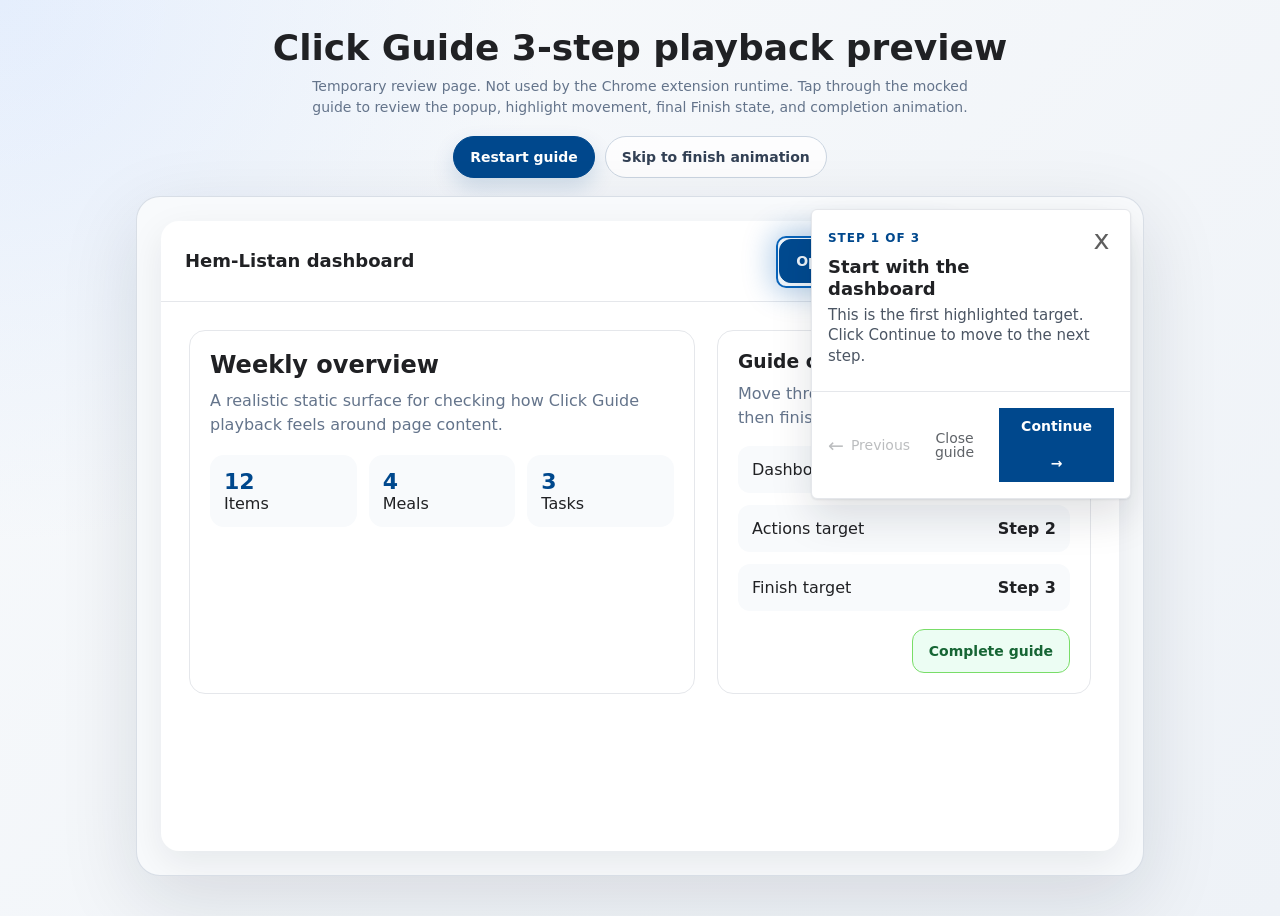
==== docs/index.html @ 3a12960b "Make preview a clickable guide demo" ====
<!doctype html>
<html lang="en">
<head>
  <meta charset="utf-8" />
  <meta name="viewport" content="width=device-width, initial-scale=1" />
  <title>Click Guide 3-step playback preview</title>
  <!-- Temporary static review page only; not loaded by the Chrome extension runtime. -->
  <style>
    :root { color: #202124; font-family: Inter, ui-sans-serif, system-ui, -apple-system, BlinkMacSystemFont, "Segoe UI", sans-serif; background: #eef2f7; }
    * { box-sizing: border-box; }
    body { margin: 0; min-height: 100vh; background: radial-gradient(circle at top left, rgba(168, 200, 255, 0.24), transparent 34rem), linear-gradient(135deg, #f8fafc 0%, #eef2f7 100%); color: #202124; }
    .preview-shell { width: min(100%, 1040px); margin: 0 auto; padding: 28px 16px 40px; }
    .preview-header { display: grid; gap: 8px; margin: 0 auto 18px; text-align: center; }
    .preview-header h1 { margin: 0; font-size: clamp(24px, 4vw, 36px); line-height: 1.1; }
    .preview-header p { margin: 0 auto; max-width: 660px; color: #64748b; font-size: 14px; line-height: 1.5; }
    .preview-controls { display: flex; flex-wrap: wrap; justify-content: center; gap: 10px; margin: 0 auto 18px; }
    .preview-controls button, .completion-reset button { border: 1px solid #00488d; border-radius: 999px; background: #00488d; color: #fff; cursor: pointer; font: inherit; font-size: 14px; font-weight: 750; min-height: 42px; padding: 0 16px; box-shadow: 0 10px 22px rgba(0, 72, 141, 0.16); }
    .preview-controls button.secondary { border-color: #cbd5e1; background: rgba(255, 255, 255, 0.82); color: #334155; box-shadow: none; }
    .preview-scene { position: relative; min-height: 680px; overflow: hidden; border: 1px solid rgba(148, 163, 184, 0.32); border-radius: 24px; background: #f8fafc; box-shadow: 0 24px 80px rgba(15, 23, 42, 0.12); }
    .mock-page { position: absolute; inset: 24px; overflow: hidden; border-radius: 18px; background: #fff; box-shadow: 0 12px 36px rgba(15, 23, 42, 0.08); }
    .mock-topbar { display: flex; align-items: center; justify-content: space-between; gap: 16px; min-height: 72px; padding: 18px 24px; border-bottom: 1px solid #e5e7eb; }
    .mock-brand { font-size: 18px; font-weight: 800; }
    .mock-top-actions { display: flex; flex-wrap: wrap; gap: 10px; justify-content: flex-end; }
    .mock-button { appearance: none; border: 1px solid #cbd5e1; border-radius: 12px; background: #fff; color: #202124; cursor: pointer; font: inherit; font-size: 14px; font-weight: 750; min-height: 44px; padding: 0 16px; }
    .mock-button.primary { border-color: #00488d; background: #00488d; color: #fff; }
    .mock-button.finish { border-color: #79dd68; background: #ecfdf3; color: #166534; }
    .mock-content { display: grid; grid-template-columns: minmax(0, 1.15fr) minmax(250px, 0.85fr); gap: 22px; padding: 28px; }
    .mock-card { border: 1px solid #e5e7eb; border-radius: 16px; background: #fff; padding: 20px; }
    .mock-card h2, .mock-card h3 { margin: 0 0 10px; }
    .mock-card p { margin: 0; color: #64748b; line-height: 1.5; }
    .mock-metrics { display: grid; grid-template-columns: repeat(3, 1fr); gap: 12px; margin-top: 18px; }
    .mock-metric { border-radius: 14px; background: #f8fafc; padding: 14px; }
    .mock-metric strong { display: block; color: #00488d; font-size: 22px; }
    .mock-list { display: grid; gap: 12px; margin-top: 16px; }
    .mock-item { display: flex; justify-content: space-between; gap: 12px; border-radius: 12px; background: #f8fafc; padding: 14px; }
    .mock-finish-wrap { display: flex; justify-content: flex-end; margin-top: 18px; }
    .guide-layer { position: absolute; inset: 0; pointer-events: none; z-index: 2; }
    .click-guide-target-highlight { position: absolute; border: 2px solid rgba(0, 95, 184, 0.96); border-radius: 10px; background: rgba(0, 95, 184, 0.07); box-shadow: 0 0 28px 6px rgba(0, 95, 184, 0.28); box-sizing: border-box; pointer-events: none; animation: click-guide-target-in 220ms cubic-bezier(0.16, 1, 0.3, 1) both, click-guide-target-pulse 900ms ease-out 220ms both; }
    #click-guide-popup { position: absolute; z-index: 3; width: min(320px, calc(100% - 24px)); padding: 0; overflow: visible; border: 1px solid #e5e7eb; border-radius: 6px; background: #ffffff; box-shadow: 0 18px 42px rgba(15, 23, 42, 0.13), 0 1px 2px rgba(15, 23, 42, 0.08); color: #202124; font-size: 13px; pointer-events: auto; animation: click-guide-popup-in 180ms ease-out both; }
    #click-guide-popup h2 { margin: 12px 34px 5px 0; font-size: 18px; line-height: 1.22; font-weight: 700; color: #202124; }
    #click-guide-popup p { margin: 0; color: #4b5563; font-size: 15px; line-height: 1.38; white-space: pre-wrap; }
    .click-guide-card-body { padding: 22px 16px 24px; }
    .click-guide-count { margin: 0; color: #00488d; font-size: 12px; font-weight: 750; letter-spacing: 0.08em; line-height: 1; text-transform: uppercase; }
    .click-guide-footer { display: flex; align-items: center; justify-content: space-between; gap: 10px; min-height: 69px; padding: 16px; border-top: 1px solid #e5e7eb; }
    #click-guide-popup button { border: 0; border-radius: 0; background: transparent; color: #5f6368; cursor: pointer; font: inherit; font-size: 14px; line-height: 1; min-height: 37px; padding: 0; }
    #click-guide-popup button:disabled { opacity: 0.42; cursor: default; }
    #click-guide-popup [data-action="next"] { min-width: 115px; min-height: 37px; border-radius: 0; padding: 0 15px; background: #00488d; color: #fff; font-size: 14px; font-weight: 750; line-height: 37px; text-align: center; }
    #click-guide-popup [data-action="next"]:hover { background: #005fb8; }
    .click-guide-back-button { display: inline-flex; align-items: center; gap: 7px; }
    .click-guide-back-icon { font-size: 19px; line-height: 0; }
    .click-guide-close { position: absolute; top: 10px; right: 9px; display: grid; place-items: center; width: 39px; height: 39px; color: #5e5e5e !important; font-size: 27px !important; font-weight: 300 !important; }
    #click-guide-celebration { position: absolute; left: 50%; top: 50%; z-index: 4; display: grid; justify-items: center; gap: 10px; width: 230px; min-height: 190px; padding: 22px 22px 20px; border: 1px solid rgba(194, 198, 212, 0.55); border-radius: 20px; background: rgba(255, 255, 255, 0.9); backdrop-filter: blur(22px); -webkit-backdrop-filter: blur(22px); color: #1c1b1b; box-shadow: 0 24px 70px rgba(0, 72, 141, 0.18), 0 1px 0 rgba(255, 255, 255, 0.85) inset; text-align: center; pointer-events: none; transform: translate(-50%, -50%); animation: click-guide-finish-card-in 320ms cubic-bezier(0.16, 1, 0.3, 1) both, click-guide-finish-card-out 620ms cubic-bezier(0.23, 1, 0.32, 1) 2200ms both; }
    .click-guide-finish-visual { position: relative; width: 124px; height: 104px; display: grid; place-items: center; }
    .click-guide-finish-logo { position: absolute; width: 72px; height: 72px; border-radius: 18px; object-fit: contain; filter: drop-shadow(0 10px 24px rgba(0, 95, 184, 0.22)); transform-origin: 28% 62%; animation: click-guide-finish-logo-collapse 680ms cubic-bezier(0.77, 0, 0.175, 1) both; }
    .click-guide-finish-bridge-dot { position: absolute; left: 42px; top: 64px; z-index: 2; width: 13px; height: 13px; border-radius: 999px; background: #005fb8; box-shadow: 0 0 0 0 rgba(0, 95, 184, 0.28), 0 8px 18px rgba(0, 95, 184, 0.2); opacity: 0; transform: translate(-50%, -50%) scale(0.52); animation: click-guide-finish-bridge-pulse 520ms cubic-bezier(0.23, 1, 0.32, 1) 420ms both; }
    .click-guide-finish-check { position: absolute; left: 50%; top: 34px; width: 64px; height: 50px; color: #005fb8; opacity: 0; transform: translateX(-50%) scale(0.86); z-index: 1; animation: click-guide-finish-check-in 680ms cubic-bezier(0.23, 1, 0.32, 1) 540ms both, click-guide-finish-check-release 520ms cubic-bezier(0.23, 1, 0.32, 1) 1400ms both; }
    .click-guide-finish-check path { fill: none; stroke: currentColor; stroke-width: 13; stroke-linecap: round; stroke-linejoin: round; stroke-dasharray: 150; stroke-dashoffset: 150; animation: click-guide-finish-check-path 680ms cubic-bezier(0.23, 1, 0.32, 1) 540ms both; }
    .click-guide-finish-copy { position: relative; z-index: 2; display: grid; gap: 5px; margin-top: -8px; }
    .click-guide-finish-copy strong { font-size: 16px; line-height: 1.25; font-weight: 750; }
    .click-guide-finish-copy span { color: #424752; font-size: 12px; line-height: 1.25; }
    .click-guide-finish-confetti { position: absolute; inset: 0; pointer-events: none; z-index: 3; }
    .click-guide-finish-confetti span { position: absolute; left: 50%; top: 52%; width: 5px; height: 12px; border-radius: 999px; background: #005fb8; opacity: 0; transform-origin: center; animation: click-guide-finish-confetti 760ms cubic-bezier(0.23, 1, 0.32, 1) 980ms both; }
    .click-guide-finish-confetti span:nth-child(1) { --x: -34px; --y: -30px; --r: -18deg; background: #005fb8; }
    .click-guide-finish-confetti span:nth-child(2) { --x: 34px; --y: -32px; --r: 18deg; background: #a8c8ff; }
    .click-guide-finish-confetti span:nth-child(3) { --x: -42px; --y: -4px; --r: 28deg; background: #79dd68; }
    .click-guide-finish-confetti span:nth-child(4) { --x: 42px; --y: 0; --r: -26deg; background: #ff9f2e; }
    .click-guide-finish-confetti span:nth-child(5) { --x: -22px; --y: -44px; --r: 12deg; background: #00488d; }
    .click-guide-finish-confetti span:nth-child(6) { --x: 22px; --y: -44px; --r: -20deg; background: #8b5cf6; }
    .click-guide-finish-confetti span:nth-child(7) { --x: -24px; --y: 22px; --r: -12deg; background: #005fb8; }
    .click-guide-finish-confetti span:nth-child(8) { --x: 24px; --y: 22px; --r: 12deg; background: #79dd68; }
    .completion-reset { position: absolute; left: 50%; top: calc(50% + 138px); z-index: 5; display: none; transform: translateX(-50%); }
    .completion-reset.is-visible { display: block; }
    @keyframes click-guide-target-in { from { opacity: 0; transform: scale(0.97); } to { opacity: 1; transform: scale(1); } }
    @keyframes click-guide-target-pulse { 0%, 100% { filter: brightness(1); } 45% { filter: brightness(1.08); } }
    @keyframes click-guide-popup-in { from { opacity: 0; transform: translateY(6px) scale(0.98); } to { opacity: 1; transform: translateY(0) scale(1); } }
    @keyframes click-guide-finish-card-in { from { opacity: 0; transform: translate(-50%, -44%) scale(0.94); } 58% { opacity: 1; transform: translate(-50%, -51%) scale(1.02); } to { opacity: 1; transform: translate(-50%, -50%) scale(1); } }
    @keyframes click-guide-finish-card-out { to { opacity: 0; transform: translate(-50%, -56%) scale(0.98); } }
    @keyframes click-guide-finish-logo-collapse { 0% { opacity: 1; filter: drop-shadow(0 10px 24px rgba(0, 95, 184, 0.22)) blur(0); transform: translate(0, 0) scale(1); } 32% { opacity: 1; filter: drop-shadow(0 12px 28px rgba(0, 95, 184, 0.24)) blur(0); transform: translate(-2px, 0) scale(1.03); } 72% { opacity: 0.58; filter: drop-shadow(0 7px 16px rgba(0, 95, 184, 0.18)) blur(0.7px); transform: translate(-20px, 24px) scale(0.38); } 100% { opacity: 0; filter: drop-shadow(0 4px 10px rgba(0, 95, 184, 0.08)) blur(1.4px); transform: translate(-26px, 30px) scale(0.16); } }
    @keyframes click-guide-finish-bridge-pulse { 0% { opacity: 0; box-shadow: 0 0 0 0 rgba(0, 95, 184, 0), 0 8px 18px rgba(0, 95, 184, 0); transform: translate(-50%, -50%) scale(0.32); } 38% { opacity: 0.92; box-shadow: 0 0 0 7px rgba(0, 95, 184, 0.16), 0 8px 18px rgba(0, 95, 184, 0.2); transform: translate(-50%, -50%) scale(1); } 72% { opacity: 0.72; box-shadow: 0 0 0 12px rgba(0, 95, 184, 0), 0 8px 18px rgba(0, 95, 184, 0.12); transform: translate(-50%, -50%) scale(0.68); } 100% { opacity: 0; box-shadow: 0 0 0 12px rgba(0, 95, 184, 0), 0 8px 18px rgba(0, 95, 184, 0); transform: translate(-50%, -50%) scale(0.42); } }
    @keyframes click-guide-finish-check-path { to { stroke-dashoffset: 0; } }
    @keyframes click-guide-finish-check-in { 0% { opacity: 0; transform: translateX(-50%) translate(-10px, 20px) scale(0.24); } 46% { opacity: 0.9; transform: translateX(-50%) translate(-6px, 10px) scale(0.58); } 100% { opacity: 0.86; transform: translateX(-50%) translateY(0) scale(0.78); } }
    @keyframes click-guide-finish-check-release { to { opacity: 0; transform: translateX(-50%) translateY(-4px) scale(1.02); } }
    @keyframes click-guide-finish-confetti { 0% { opacity: 0; transform: translate(-50%, -50%) translate(0, 0) rotate(0deg) scale(0.4); } 26% { opacity: 0.9; } 100% { opacity: 0; transform: translate(-50%, -50%) translate(var(--x), var(--y)) rotate(var(--r)) scale(0.9); } }
    @media (max-width: 720px) { .preview-shell { padding: 20px 10px 28px; } .preview-scene { min-height: 760px; border-radius: 18px; } .mock-page { inset: 10px; overflow: auto; } .mock-topbar { align-items: stretch; flex-direction: column; padding: 16px; } .mock-top-actions { justify-content: stretch; } .mock-button { flex: 1 1 100%; } .mock-content { grid-template-columns: 1fr; padding: 16px; } .mock-metrics { grid-template-columns: 1fr; } #click-guide-popup { left: 18px !important; right: 18px; top: auto !important; bottom: 22px; width: auto; } .click-guide-footer { gap: 8px; padding: 14px; } #click-guide-popup button { font-size: 13px; } #click-guide-popup [data-action="next"] { min-width: 104px; } }
  </style>
</head>
<body>
  <main class="preview-shell">
    <header class="preview-header">
      <h1>Click Guide 3-step playback preview</h1>
      <p>Temporary review page. Not used by the Chrome extension runtime. Tap through the mocked guide to review the popup, highlight movement, final Finish state, and completion animation.</p>
    </header>
    <div class="preview-controls"><button type="button" data-preview-restart>Restart guide</button><button class="secondary" type="button" data-preview-finish>Skip to finish animation</button></div>
    <section class="preview-scene" data-preview-scene aria-live="polite">
      <div class="mock-page">
        <div class="mock-topbar">
          <div class="mock-brand">Hem-Listan dashboard</div>
          <div class="mock-top-actions"><button class="mock-button primary" type="button" data-preview-target="dashboard">Open dashboard</button><button class="mock-button" type="button" data-preview-target="actions">Guide actions</button></div>
        </div>
        <div class="mock-content">
          <article class="mock-card">
            <h2>Weekly overview</h2><p>A realistic static surface for checking how Click Guide playback feels around page content.</p>
            <div class="mock-metrics"><div class="mock-metric"><strong>12</strong><span>Items</span></div><div class="mock-metric"><strong>4</strong><span>Meals</span></div><div class="mock-metric"><strong>3</strong><span>Tasks</span></div></div>
          </article>
          <aside class="mock-card">
            <h3>Guide checklist</h3><p>Move through each highlighted target, then finish the mocked guide.</p>
            <div class="mock-list"><div class="mock-item"><span>Dashboard target</span><strong>Step 1</strong></div><div class="mock-item"><span>Actions target</span><strong>Step 2</strong></div><div class="mock-item"><span>Finish target</span><strong>Step 3</strong></div></div>
            <div class="mock-finish-wrap"><button class="mock-button finish" type="button" data-preview-target="finish">Complete guide</button></div>
          </aside>
        </div>
      </div>
      <div class="guide-layer" data-guide-layer></div>
      <div class="completion-reset" data-completion-reset><button type="button" data-preview-restart>Restart guide</button></div>
    </section>
  </main>
  <script>
    const mockGuide = {
      id: "mock-click-guide-preview",
      title: "Click Guide preview",
      startUrl: window.location.href,
      steps: [
        { id: "step-1", order: 1, title: "Start with the dashboard", body: "This is the first highlighted target. Click Continue to move to the next step.", playback: { showInstructionText: true, highlightTarget: true, autoScroll: true, dimPage: false, popupPlacement: "right" }, target: { selector: "[data-preview-target='dashboard']", selectorConfidence: "strong", fallbackTagName: "button", pageUrl: window.location.href }, advance: { mode: "manual" } },
        { id: "step-2", order: 2, title: "Open the guide actions", body: "The popup should reposition and the highlight should move to the second target.", playback: { showInstructionText: true, highlightTarget: true, autoScroll: true, dimPage: false, popupPlacement: "bottom" }, target: { selector: "[data-preview-target='actions']", selectorConfidence: "strong", fallbackTagName: "button", pageUrl: window.location.href }, advance: { mode: "manual" } },
        { id: "step-3", order: 3, title: "Finish the guide", body: "This is the final step. Click Finish to see the completion animation.", playback: { showInstructionText: true, highlightTarget: true, autoScroll: true, dimPage: false, popupPlacement: "left" }, target: { selector: "[data-preview-target='finish']", selectorConfidence: "strong", fallbackTagName: "button", pageUrl: window.location.href }, advance: { mode: "manual" } }
      ]
    };

    const scene = document.querySelector('[data-preview-scene]');
    const layer = document.querySelector('[data-guide-layer]');
    const resetWrap = document.querySelector('[data-completion-reset]');
    let currentStepIndex = 0;
    let isCompleted = false;
    let completionTimer;

    function rectForTarget(target) {
      const targetRect = target.getBoundingClientRect();
      const sceneRect = scene.getBoundingClientRect();
      return { left: targetRect.left - sceneRect.left, top: targetRect.top - sceneRect.top, width: targetRect.width, height: targetRect.height };
    }

    function popupPosition(rect, placement) {
      const gap = 18;
      const width = Math.min(320, scene.clientWidth - 24);
      const height = 226;
      let left = rect.left + rect.width + gap;
      let top = rect.top + rect.height / 2 - height / 2;
      if (placement === 'bottom') { left = rect.left + rect.width / 2 - width / 2; top = rect.top + rect.height + gap; }
      if (placement === 'left') { left = rect.left - width - gap; top = rect.top + rect.height / 2 - height / 2; }
      if (window.matchMedia('(max-width: 720px)').matches) return { left: 18, top: scene.clientHeight - height - 22 };
      return { left: Math.max(12, Math.min(scene.clientWidth - width - 12, left)), top: Math.max(12, Math.min(scene.clientHeight - height - 12, top)) };
    }

    function renderStep() {
      isCompleted = false;
      clearTimeout(completionTimer);
      resetWrap.classList.remove('is-visible');
      layer.innerHTML = '';
      const step = mockGuide.steps[currentStepIndex];
      const target = scene.querySelector(step.target.selector);
      const rect = rectForTarget(target);
      if (step.playback.highlightTarget) {
        const highlight = document.createElement('div');
        highlight.className = 'click-guide-target-highlight';
        Object.assign(highlight.style, { left: `${rect.left - 4}px`, top: `${rect.top - 4}px`, width: `${rect.width + 8}px`, height: `${rect.height + 8}px` });
        layer.append(highlight);
      }
      const popup = document.createElement('div');
      popup.id = 'click-guide-popup';
      popup.innerHTML = `<button class="click-guide-close" type="button" aria-label="Close guide">x</button><div class="click-guide-card-body"><div class="click-guide-count">Step ${currentStepIndex + 1} of ${mockGuide.steps.length}</div><h2></h2><p></p></div><div class="click-guide-footer"><button class="click-guide-back-button" type="button" data-action="prev"><span class="click-guide-back-icon">←</span>Previous</button><button type="button" data-action="close">Close guide</button><button type="button" data-action="next">${currentStepIndex === mockGuide.steps.length - 1 ? 'Finish' : 'Continue →'}</button></div>`;
      popup.querySelector('h2').textContent = step.title;
      popup.querySelector('p').textContent = step.body;
      popup.querySelector('[data-action="prev"]').disabled = currentStepIndex === 0;
      const pos = popupPosition(rect, step.playback.popupPlacement);
      popup.style.left = `${pos.left}px`;
      popup.style.top = `${pos.top}px`;
      popup.addEventListener('click', (event) => {
        const action = event.target.closest('[data-action]')?.dataset.action;
        if (event.target.classList.contains('click-guide-close') || action === 'close') return restartGuide();
        if (action === 'prev' && currentStepIndex > 0) { currentStepIndex -= 1; renderStep(); }
        if (action === 'next') currentStepIndex === mockGuide.steps.length - 1 ? playCompletion() : (currentStepIndex += 1, renderStep());
      });
      layer.append(popup);
    }

    function playCompletion() {
      isCompleted = true;
      clearTimeout(completionTimer);
      layer.innerHTML = `<div id="click-guide-celebration" role="status"><div class="click-guide-finish-visual" aria-hidden="true"><img class="click-guide-finish-logo" src="../icons/icon128.png" alt="" /><span class="click-guide-finish-bridge-dot"></span><svg class="click-guide-finish-check" viewBox="0 0 120 90" aria-hidden="true" focusable="false"><path d="M14 50 L43 78 L106 12"></path></svg><div class="click-guide-finish-confetti"><span></span><span></span><span></span><span></span><span></span><span></span><span></span><span></span></div></div><div class="click-guide-finish-copy"><strong>Guide complete</strong><span>Nice work.</span></div></div>`;
      resetWrap.classList.remove('is-visible');
      completionTimer = setTimeout(() => resetWrap.classList.add('is-visible'), 2850);
    }

    function restartGuide() {
      currentStepIndex = 0;
      renderStep();
    }

    document.querySelectorAll('[data-preview-restart]').forEach((button) => button.addEventListener('click', restartGuide));
    document.querySelector('[data-preview-finish]').addEventListener('click', playCompletion);
    window.addEventListener('resize', () => { if (!isCompleted) renderStep(); });
    renderStep();
  </script>
</body>
</html>
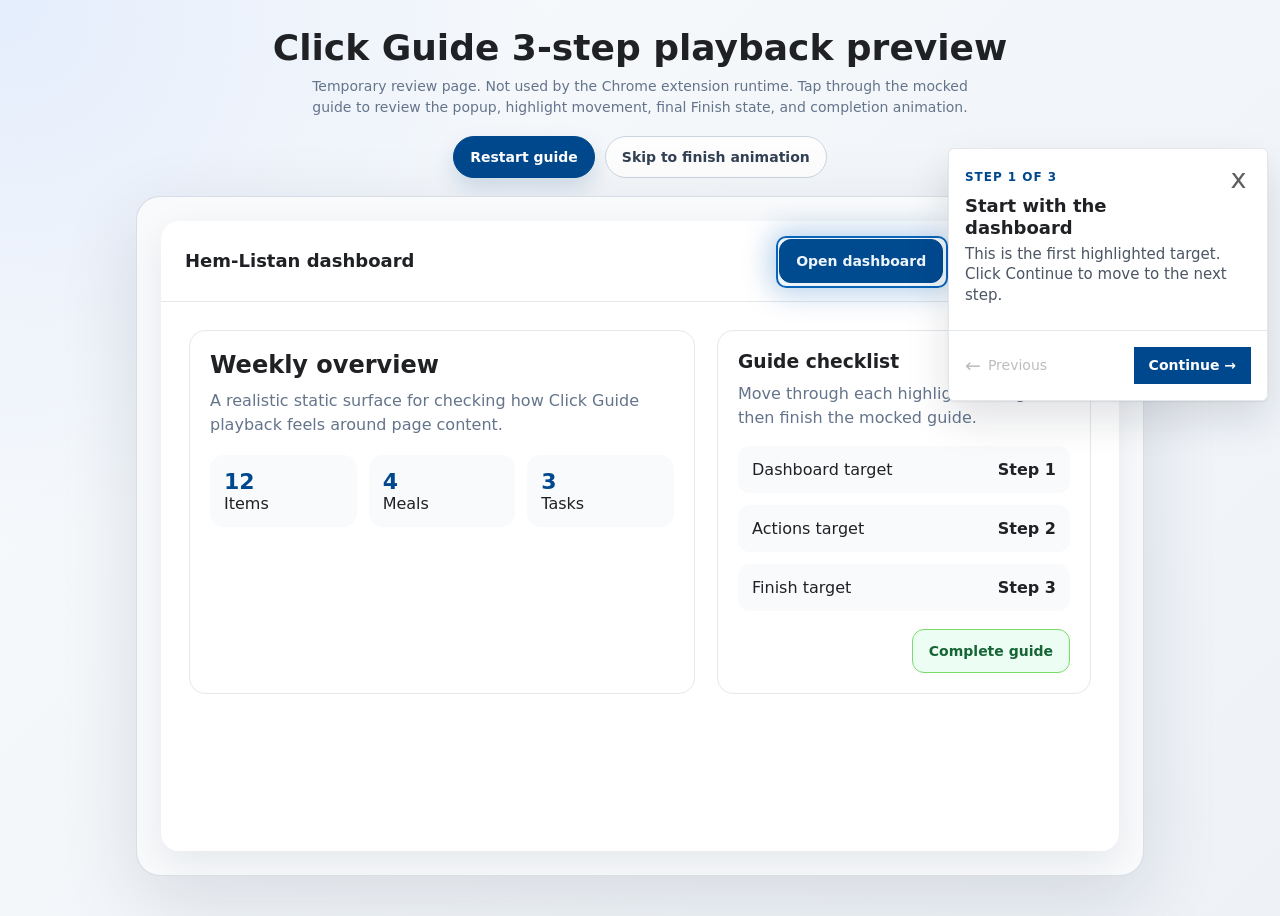
==== commit db1e2ddd: "Sync completion preview assets" ====
--- a/docs/index.html
+++ b/docs/index.html
@@ -5,6 +5,7 @@
   <meta name="viewport" content="width=device-width, initial-scale=1" />
   <title>Click Guide 3-step playback preview</title>
   <!-- Temporary static review page only; not loaded by the Chrome extension runtime. -->
+  <link rel="stylesheet" href="contentStyle.css">
   <style>
     :root { color: #202124; font-family: Inter, ui-sans-serif, system-ui, -apple-system, BlinkMacSystemFont, "Segoe UI", sans-serif; background: #eef2f7; }
     * { box-sizing: border-box; }
@@ -34,54 +35,9 @@
     .mock-list { display: grid; gap: 12px; margin-top: 16px; }
     .mock-item { display: flex; justify-content: space-between; gap: 12px; border-radius: 12px; background: #f8fafc; padding: 14px; }
     .mock-finish-wrap { display: flex; justify-content: flex-end; margin-top: 18px; }
-    .guide-layer { position: absolute; inset: 0; pointer-events: none; z-index: 2; }
-    .click-guide-target-highlight { position: absolute; border: 2px solid rgba(0, 95, 184, 0.96); border-radius: 10px; background: rgba(0, 95, 184, 0.07); box-shadow: 0 0 28px 6px rgba(0, 95, 184, 0.28); box-sizing: border-box; pointer-events: none; animation: click-guide-target-in 220ms cubic-bezier(0.16, 1, 0.3, 1) both, click-guide-target-pulse 900ms ease-out 220ms both; }
-    #click-guide-popup { position: absolute; z-index: 3; width: min(320px, calc(100% - 24px)); padding: 0; overflow: visible; border: 1px solid #e5e7eb; border-radius: 6px; background: #ffffff; box-shadow: 0 18px 42px rgba(15, 23, 42, 0.13), 0 1px 2px rgba(15, 23, 42, 0.08); color: #202124; font-size: 13px; pointer-events: auto; animation: click-guide-popup-in 180ms ease-out both; }
-    #click-guide-popup h2 { margin: 12px 34px 5px 0; font-size: 18px; line-height: 1.22; font-weight: 700; color: #202124; }
-    #click-guide-popup p { margin: 0; color: #4b5563; font-size: 15px; line-height: 1.38; white-space: pre-wrap; }
-    .click-guide-card-body { padding: 22px 16px 24px; }
-    .click-guide-count { margin: 0; color: #00488d; font-size: 12px; font-weight: 750; letter-spacing: 0.08em; line-height: 1; text-transform: uppercase; }
-    .click-guide-footer { display: flex; align-items: center; justify-content: space-between; gap: 10px; min-height: 69px; padding: 16px; border-top: 1px solid #e5e7eb; }
-    #click-guide-popup button { border: 0; border-radius: 0; background: transparent; color: #5f6368; cursor: pointer; font: inherit; font-size: 14px; line-height: 1; min-height: 37px; padding: 0; }
-    #click-guide-popup button:disabled { opacity: 0.42; cursor: default; }
-    #click-guide-popup [data-action="next"] { min-width: 115px; min-height: 37px; border-radius: 0; padding: 0 15px; background: #00488d; color: #fff; font-size: 14px; font-weight: 750; line-height: 37px; text-align: center; }
-    #click-guide-popup [data-action="next"]:hover { background: #005fb8; }
-    .click-guide-back-button { display: inline-flex; align-items: center; gap: 7px; }
-    .click-guide-back-icon { font-size: 19px; line-height: 0; }
-    .click-guide-close { position: absolute; top: 10px; right: 9px; display: grid; place-items: center; width: 39px; height: 39px; color: #5e5e5e !important; font-size: 27px !important; font-weight: 300 !important; }
-    #click-guide-celebration { position: absolute; left: 50%; top: 50%; z-index: 4; display: grid; justify-items: center; gap: 10px; width: 230px; min-height: 190px; padding: 22px 22px 20px; border: 1px solid rgba(194, 198, 212, 0.55); border-radius: 20px; background: rgba(255, 255, 255, 0.9); backdrop-filter: blur(22px); -webkit-backdrop-filter: blur(22px); color: #1c1b1b; box-shadow: 0 24px 70px rgba(0, 72, 141, 0.18), 0 1px 0 rgba(255, 255, 255, 0.85) inset; text-align: center; pointer-events: none; transform: translate(-50%, -50%); animation: click-guide-finish-card-in 320ms cubic-bezier(0.16, 1, 0.3, 1) both, click-guide-finish-card-out 620ms cubic-bezier(0.23, 1, 0.32, 1) 2200ms both; }
-    .click-guide-finish-visual { position: relative; width: 124px; height: 104px; display: grid; place-items: center; }
-    .click-guide-finish-logo { position: absolute; width: 72px; height: 72px; border-radius: 18px; object-fit: contain; filter: drop-shadow(0 10px 24px rgba(0, 95, 184, 0.22)); transform-origin: 28% 62%; animation: click-guide-finish-logo-collapse 680ms cubic-bezier(0.77, 0, 0.175, 1) both; }
-    .click-guide-finish-bridge-dot { position: absolute; left: 42px; top: 64px; z-index: 2; width: 13px; height: 13px; border-radius: 999px; background: #005fb8; box-shadow: 0 0 0 0 rgba(0, 95, 184, 0.28), 0 8px 18px rgba(0, 95, 184, 0.2); opacity: 0; transform: translate(-50%, -50%) scale(0.52); animation: click-guide-finish-bridge-pulse 520ms cubic-bezier(0.23, 1, 0.32, 1) 420ms both; }
-    .click-guide-finish-check { position: absolute; left: 50%; top: 34px; width: 64px; height: 50px; color: #005fb8; opacity: 0; transform: translateX(-50%) scale(0.86); z-index: 1; animation: click-guide-finish-check-in 680ms cubic-bezier(0.23, 1, 0.32, 1) 540ms both, click-guide-finish-check-release 520ms cubic-bezier(0.23, 1, 0.32, 1) 1400ms both; }
-    .click-guide-finish-check path { fill: none; stroke: currentColor; stroke-width: 13; stroke-linecap: round; stroke-linejoin: round; stroke-dasharray: 150; stroke-dashoffset: 150; animation: click-guide-finish-check-path 680ms cubic-bezier(0.23, 1, 0.32, 1) 540ms both; }
-    .click-guide-finish-copy { position: relative; z-index: 2; display: grid; gap: 5px; margin-top: -8px; }
-    .click-guide-finish-copy strong { font-size: 16px; line-height: 1.25; font-weight: 750; }
-    .click-guide-finish-copy span { color: #424752; font-size: 12px; line-height: 1.25; }
-    .click-guide-finish-confetti { position: absolute; inset: 0; pointer-events: none; z-index: 3; }
-    .click-guide-finish-confetti span { position: absolute; left: 50%; top: 52%; width: 5px; height: 12px; border-radius: 999px; background: #005fb8; opacity: 0; transform-origin: center; animation: click-guide-finish-confetti 760ms cubic-bezier(0.23, 1, 0.32, 1) 980ms both; }
-    .click-guide-finish-confetti span:nth-child(1) { --x: -34px; --y: -30px; --r: -18deg; background: #005fb8; }
-    .click-guide-finish-confetti span:nth-child(2) { --x: 34px; --y: -32px; --r: 18deg; background: #a8c8ff; }
-    .click-guide-finish-confetti span:nth-child(3) { --x: -42px; --y: -4px; --r: 28deg; background: #79dd68; }
-    .click-guide-finish-confetti span:nth-child(4) { --x: 42px; --y: 0; --r: -26deg; background: #ff9f2e; }
-    .click-guide-finish-confetti span:nth-child(5) { --x: -22px; --y: -44px; --r: 12deg; background: #00488d; }
-    .click-guide-finish-confetti span:nth-child(6) { --x: 22px; --y: -44px; --r: -20deg; background: #8b5cf6; }
-    .click-guide-finish-confetti span:nth-child(7) { --x: -24px; --y: 22px; --r: -12deg; background: #005fb8; }
-    .click-guide-finish-confetti span:nth-child(8) { --x: 24px; --y: 22px; --r: 12deg; background: #79dd68; }
-    .completion-reset { position: absolute; left: 50%; top: calc(50% + 138px); z-index: 5; display: none; transform: translateX(-50%); }
+    .completion-reset { position: fixed; left: 50%; top: calc(50% + 138px); z-index: 2147483647; display: none; transform: translateX(-50%); }
     .completion-reset.is-visible { display: block; }
-    @keyframes click-guide-target-in { from { opacity: 0; transform: scale(0.97); } to { opacity: 1; transform: scale(1); } }
-    @keyframes click-guide-target-pulse { 0%, 100% { filter: brightness(1); } 45% { filter: brightness(1.08); } }
-    @keyframes click-guide-popup-in { from { opacity: 0; transform: translateY(6px) scale(0.98); } to { opacity: 1; transform: translateY(0) scale(1); } }
-    @keyframes click-guide-finish-card-in { from { opacity: 0; transform: translate(-50%, -44%) scale(0.94); } 58% { opacity: 1; transform: translate(-50%, -51%) scale(1.02); } to { opacity: 1; transform: translate(-50%, -50%) scale(1); } }
-    @keyframes click-guide-finish-card-out { to { opacity: 0; transform: translate(-50%, -56%) scale(0.98); } }
-    @keyframes click-guide-finish-logo-collapse { 0% { opacity: 1; filter: drop-shadow(0 10px 24px rgba(0, 95, 184, 0.22)) blur(0); transform: translate(0, 0) scale(1); } 32% { opacity: 1; filter: drop-shadow(0 12px 28px rgba(0, 95, 184, 0.24)) blur(0); transform: translate(-2px, 0) scale(1.03); } 72% { opacity: 0.58; filter: drop-shadow(0 7px 16px rgba(0, 95, 184, 0.18)) blur(0.7px); transform: translate(-20px, 24px) scale(0.38); } 100% { opacity: 0; filter: drop-shadow(0 4px 10px rgba(0, 95, 184, 0.08)) blur(1.4px); transform: translate(-26px, 30px) scale(0.16); } }
-    @keyframes click-guide-finish-bridge-pulse { 0% { opacity: 0; box-shadow: 0 0 0 0 rgba(0, 95, 184, 0), 0 8px 18px rgba(0, 95, 184, 0); transform: translate(-50%, -50%) scale(0.32); } 38% { opacity: 0.92; box-shadow: 0 0 0 7px rgba(0, 95, 184, 0.16), 0 8px 18px rgba(0, 95, 184, 0.2); transform: translate(-50%, -50%) scale(1); } 72% { opacity: 0.72; box-shadow: 0 0 0 12px rgba(0, 95, 184, 0), 0 8px 18px rgba(0, 95, 184, 0.12); transform: translate(-50%, -50%) scale(0.68); } 100% { opacity: 0; box-shadow: 0 0 0 12px rgba(0, 95, 184, 0), 0 8px 18px rgba(0, 95, 184, 0); transform: translate(-50%, -50%) scale(0.42); } }
-    @keyframes click-guide-finish-check-path { to { stroke-dashoffset: 0; } }
-    @keyframes click-guide-finish-check-in { 0% { opacity: 0; transform: translateX(-50%) translate(-10px, 20px) scale(0.24); } 46% { opacity: 0.9; transform: translateX(-50%) translate(-6px, 10px) scale(0.58); } 100% { opacity: 0.86; transform: translateX(-50%) translateY(0) scale(0.78); } }
-    @keyframes click-guide-finish-check-release { to { opacity: 0; transform: translateX(-50%) translateY(-4px) scale(1.02); } }
-    @keyframes click-guide-finish-confetti { 0% { opacity: 0; transform: translate(-50%, -50%) translate(0, 0) rotate(0deg) scale(0.4); } 26% { opacity: 0.9; } 100% { opacity: 0; transform: translate(-50%, -50%) translate(var(--x), var(--y)) rotate(var(--r)) scale(0.9); } }
-    @media (max-width: 720px) { .preview-shell { padding: 20px 10px 28px; } .preview-scene { min-height: 760px; border-radius: 18px; } .mock-page { inset: 10px; overflow: auto; } .mock-topbar { align-items: stretch; flex-direction: column; padding: 16px; } .mock-top-actions { justify-content: stretch; } .mock-button { flex: 1 1 100%; } .mock-content { grid-template-columns: 1fr; padding: 16px; } .mock-metrics { grid-template-columns: 1fr; } #click-guide-popup { left: 18px !important; right: 18px; top: auto !important; bottom: 22px; width: auto; } .click-guide-footer { gap: 8px; padding: 14px; } #click-guide-popup button { font-size: 13px; } #click-guide-popup [data-action="next"] { min-width: 104px; } }
+    @media (max-width: 720px) { .preview-shell { padding: 20px 10px 28px; } .preview-scene { min-height: 760px; border-radius: 18px; } .mock-page { inset: 10px; overflow: auto; } .mock-topbar { align-items: stretch; flex-direction: column; padding: 16px; } .mock-top-actions { justify-content: stretch; } .mock-button { flex: 1 1 100%; } .mock-content { grid-template-columns: 1fr; padding: 16px; } .mock-metrics { grid-template-columns: 1fr; } }
   </style>
 </head>
 <body>
@@ -109,11 +65,13 @@
           </aside>
         </div>
       </div>
-      <div class="guide-layer" data-guide-layer></div>
+      <div id="click-guide-overlay-layer" data-guide-layer></div>
       <div class="completion-reset" data-completion-reset><button type="button" data-preview-restart>Restart guide</button></div>
     </section>
   </main>
   <script>
+    const previewIconUrl = "icons/icon128.png";
+
     const mockGuide = {
       id: "mock-click-guide-preview",
       title: "Click Guide preview",
@@ -135,19 +93,19 @@
     function rectForTarget(target) {
       const targetRect = target.getBoundingClientRect();
       const sceneRect = scene.getBoundingClientRect();
-      return { left: targetRect.left - sceneRect.left, top: targetRect.top - sceneRect.top, width: targetRect.width, height: targetRect.height };
+      return { viewportLeft: targetRect.left, viewportTop: targetRect.top, left: targetRect.left - sceneRect.left, top: targetRect.top - sceneRect.top, width: targetRect.width, height: targetRect.height };
     }
 
     function popupPosition(rect, placement) {
       const gap = 18;
       const width = Math.min(320, scene.clientWidth - 24);
       const height = 226;
-      let left = rect.left + rect.width + gap;
-      let top = rect.top + rect.height / 2 - height / 2;
-      if (placement === 'bottom') { left = rect.left + rect.width / 2 - width / 2; top = rect.top + rect.height + gap; }
-      if (placement === 'left') { left = rect.left - width - gap; top = rect.top + rect.height / 2 - height / 2; }
-      if (window.matchMedia('(max-width: 720px)').matches) return { left: 18, top: scene.clientHeight - height - 22 };
-      return { left: Math.max(12, Math.min(scene.clientWidth - width - 12, left)), top: Math.max(12, Math.min(scene.clientHeight - height - 12, top)) };
+      let left = rect.viewportLeft + rect.width + gap;
+      let top = rect.viewportTop + rect.height / 2 - height / 2;
+      if (placement === 'bottom') { left = rect.viewportLeft + rect.width / 2 - width / 2; top = rect.viewportTop + rect.height + gap; }
+      if (placement === 'left') { left = rect.viewportLeft - width - gap; top = rect.viewportTop + rect.height / 2 - height / 2; }
+      if (window.matchMedia('(max-width: 720px)').matches) return { left: 18, top: window.innerHeight - height - 22 };
+      return { left: Math.max(12, Math.min(window.innerWidth - width - 12, left)), top: Math.max(12, Math.min(window.innerHeight - height - 12, top)) };
     }
 
     function renderStep() {
@@ -166,7 +124,7 @@
       }
       const popup = document.createElement('div');
       popup.id = 'click-guide-popup';
-      popup.innerHTML = `<button class="click-guide-close" type="button" aria-label="Close guide">x</button><div class="click-guide-card-body"><div class="click-guide-count">Step ${currentStepIndex + 1} of ${mockGuide.steps.length}</div><h2></h2><p></p></div><div class="click-guide-footer"><button class="click-guide-back-button" type="button" data-action="prev"><span class="click-guide-back-icon">←</span>Previous</button><button type="button" data-action="close">Close guide</button><button type="button" data-action="next">${currentStepIndex === mockGuide.steps.length - 1 ? 'Finish' : 'Continue →'}</button></div>`;
+      popup.innerHTML = `<button class="click-guide-close" type="button" aria-label="Close guide">x</button><div class="click-guide-card-body"><div class="click-guide-count">Step ${currentStepIndex + 1} of ${mockGuide.steps.length}</div><h2></h2><p></p><div class="click-guide-warning" hidden></div></div><div class="click-guide-footer"><button class="click-guide-back-button" type="button" data-action="prev"><span class="click-guide-back-icon">←</span>Previous</button><button type="button" data-action="close">Close guide</button><button type="button" data-action="next">${currentStepIndex === mockGuide.steps.length - 1 ? 'Finish' : 'Continue →'}</button></div>`;
       popup.querySelector('h2').textContent = step.title;
       popup.querySelector('p').textContent = step.body;
       popup.querySelector('[data-action="prev"]').disabled = currentStepIndex === 0;
@@ -185,9 +143,9 @@
     function playCompletion() {
       isCompleted = true;
       clearTimeout(completionTimer);
-      layer.innerHTML = `<div id="click-guide-celebration" role="status"><div class="click-guide-finish-visual" aria-hidden="true"><img class="click-guide-finish-logo" src="../icons/icon128.png" alt="" /><span class="click-guide-finish-bridge-dot"></span><svg class="click-guide-finish-check" viewBox="0 0 120 90" aria-hidden="true" focusable="false"><path d="M14 50 L43 78 L106 12"></path></svg><div class="click-guide-finish-confetti"><span></span><span></span><span></span><span></span><span></span><span></span><span></span><span></span></div></div><div class="click-guide-finish-copy"><strong>Guide complete</strong><span>Nice work.</span></div></div>`;
+      layer.innerHTML = `<div id="click-guide-celebration" role="status"><div class="click-guide-finish-visual" aria-hidden="true"><img class="click-guide-finish-logo" src="${previewIconUrl}" alt="" /><span class="click-guide-finish-halo"></span><span class="click-guide-finish-bridge-dot"></span><svg class="click-guide-finish-check" viewBox="0 0 120 90" aria-hidden="true" focusable="false"><path d="M16 48 L43 74 L104 14"></path></svg></div><div class="click-guide-finish-copy"><strong>Guide complete</strong><span>Nice work.</span></div></div>`;
       resetWrap.classList.remove('is-visible');
-      completionTimer = setTimeout(() => resetWrap.classList.add('is-visible'), 2850);
+      completionTimer = setTimeout(() => resetWrap.classList.add('is-visible'), 3600);
     }
 
     function restartGuide() {
@@ -201,4 +159,4 @@
     renderStep();
   </script>
 </body>
-</html>
+</html>
--- a/docs/contentStyle.css
+++ b/docs/contentStyle.css
@@ -0,0 +1,802 @@
+.click-guide-hover-highlight {
+  outline: 2px solid #005fb8 !important;
+  outline-offset: 2px !important;
+  cursor: crosshair !important;
+}
+
+#click-guide-overlay-layer {
+  position: absolute;
+  inset: 0 auto auto 0;
+  width: 0;
+  height: 0;
+  z-index: 2147483646;
+  pointer-events: none;
+}
+
+#click-guide-dim-layer {
+  position: absolute;
+  border-radius: 8px;
+  background: transparent;
+  box-shadow: 0 0 0 9999px rgba(0, 0, 0, 0.54);
+  pointer-events: none;
+  animation: click-guide-fade-in 160ms ease-out both;
+}
+
+.click-guide-target-highlight {
+  position: absolute;
+  border: 2px solid rgba(0, 95, 184, 0.96);
+  border-radius: 10px;
+  background: rgba(0, 95, 184, 0.07);
+  box-shadow: 0 0 28px 6px rgba(0, 95, 184, 0.28);
+  box-sizing: border-box;
+  pointer-events: none;
+  animation:
+    click-guide-target-in 220ms cubic-bezier(0.16, 1, 0.3, 1) both,
+    click-guide-target-pulse 900ms ease-out 220ms both;
+}
+
+.click-guide-target-highlight-saved {
+  border-color: rgba(100, 116, 139, 0.96);
+  background: rgba(148, 163, 184, 0.1);
+  box-shadow: 0 0 26px 6px rgba(148, 163, 184, 0.26);
+}
+
+#click-guide-popup,
+#click-guide-inline-editor {
+  position: fixed;
+  z-index: 2147483647;
+  width: min(330px, calc(100vw - 24px));
+  background: rgba(255, 255, 255, 0.82);
+  backdrop-filter: blur(20px);
+  -webkit-backdrop-filter: blur(20px);
+  border: 1px solid rgba(194, 198, 212, 0.55);
+  border-radius: 12px;
+  box-shadow: 0 4px 12px rgba(0, 0, 0, 0.04), 0 18px 44px rgba(0, 72, 141, 0.08);
+  padding: 15px;
+  font-family: Inter, ui-sans-serif, system-ui, -apple-system, BlinkMacSystemFont, "Segoe UI", sans-serif;
+  font-size: 13px;
+  color: #1c1b1b;
+  pointer-events: auto;
+  --click-guide-arrow-x: 24px;
+  --click-guide-arrow-y: 24px;
+  animation: click-guide-popup-in 180ms ease-out both;
+}
+
+#click-guide-popup::after,
+#click-guide-inline-editor::after {
+  content: "";
+  position: absolute;
+  width: 12px;
+  height: 12px;
+  transform: rotate(45deg);
+  background: rgba(255, 255, 255, 0.92);
+}
+
+#click-guide-popup.click-guide-placement-top::after,
+#click-guide-inline-editor.click-guide-placement-top::after {
+  left: var(--click-guide-arrow-x);
+  bottom: -7px;
+  border-right: 1px solid rgba(194, 198, 212, 0.55);
+  border-bottom: 1px solid rgba(194, 198, 212, 0.55);
+}
+
+#click-guide-popup.click-guide-placement-right::after,
+#click-guide-inline-editor.click-guide-placement-right::after {
+  left: -7px;
+  top: var(--click-guide-arrow-y);
+  border-left: 1px solid rgba(194, 198, 212, 0.55);
+  border-bottom: 1px solid rgba(194, 198, 212, 0.55);
+}
+
+#click-guide-popup.click-guide-placement-bottom::after,
+#click-guide-inline-editor.click-guide-placement-bottom::after {
+  left: var(--click-guide-arrow-x);
+  top: -7px;
+  border-left: 1px solid rgba(194, 198, 212, 0.55);
+  border-top: 1px solid rgba(194, 198, 212, 0.55);
+}
+
+#click-guide-popup.click-guide-placement-left::after,
+#click-guide-inline-editor.click-guide-placement-left::after {
+  right: -7px;
+  top: var(--click-guide-arrow-y);
+  border-right: 1px solid rgba(194, 198, 212, 0.55);
+  border-top: 1px solid rgba(194, 198, 212, 0.55);
+}
+
+#click-guide-popup {
+  width: min(320px, calc(100vw - 24px));
+  padding: 0;
+  overflow: visible;
+  border: 1px solid #e5e7eb;
+  border-radius: 6px;
+  background: #ffffff;
+  box-shadow: 0 18px 42px rgba(15, 23, 42, 0.13), 0 1px 2px rgba(15, 23, 42, 0.08);
+  color: #202124;
+}
+
+#click-guide-popup::after {
+  display: none;
+}
+
+.click-guide-eyebrow {
+  margin-bottom: 7px;
+  color: #00488d;
+  font-family: ui-monospace, 'SF Mono', 'Cascadia Mono', monospace;
+  font-size: 10px;
+  font-weight: 650;
+  letter-spacing: 0.1em;
+  text-transform: uppercase;
+}
+
+#click-guide-popup h2 {
+  margin: 12px 34px 5px 0;
+  font-size: 18px;
+  line-height: 1.22;
+  font-weight: 700;
+  color: #202124;
+}
+
+#click-guide-inline-editor h2 {
+  margin: 0 22px 9px 0;
+  color: #1c1b1b;
+  font-size: 14px;
+  line-height: 1.25;
+  font-weight: 650;
+}
+
+.click-guide-inline-field {
+  display: grid;
+  gap: 4px;
+  margin-top: 8px;
+  color: #424752;
+  font-size: 11px;
+}
+
+.click-guide-inline-field input,
+.click-guide-inline-field textarea,
+.click-guide-inline-field select {
+  width: 100%;
+  border: 1px solid #c2c6d4;
+  border-radius: 8px;
+  background: rgba(255, 255, 255, 0.82);
+  color: #1c1b1b;
+  box-sizing: border-box;
+  font: inherit;
+  font-size: 12px;
+  padding: 7px 8px;
+  outline: none;
+}
+
+.click-guide-inline-field textarea {
+  min-height: 72px;
+  resize: vertical;
+}
+
+.click-guide-inline-field input:focus,
+.click-guide-inline-field textarea:focus,
+.click-guide-inline-field select:focus {
+  border-color: #00488d;
+  box-shadow: 0 0 0 2px rgba(0, 95, 184, 0.12);
+}
+
+.click-guide-inline-check {
+  display: flex;
+  gap: 7px;
+  align-items: center;
+  margin-top: 7px;
+  color: #424752;
+  font-size: 12px;
+}
+
+.click-guide-inline-check input {
+  width: auto;
+}
+
+#click-guide-popup p {
+  margin: 0;
+  color: #4b5563;
+  font-size: 15px;
+  line-height: 1.38;
+  white-space: pre-wrap;
+}
+
+.click-guide-warning {
+  margin-top: 12px;
+  padding: 7px 8px;
+  border: 1px solid rgba(100, 116, 139, 0.22);
+  border-radius: 6px;
+  background: rgba(241, 245, 249, 0.9);
+  color: #475569;
+  font-size: 11px;
+  line-height: 1.4;
+}
+
+.click-guide-card-body {
+  padding: 22px 16px 24px;
+}
+
+#click-guide-popup.click-guide-compact {
+  width: auto;
+  min-width: 224px;
+}
+
+#click-guide-popup.click-guide-missing::after {
+  display: none;
+}
+
+.click-guide-count {
+  margin: 0;
+  color: #00488d;
+  font-family: ui-sans-serif, system-ui, -apple-system, BlinkMacSystemFont, "Segoe UI", sans-serif;
+  font-size: 12px;
+  font-weight: 750;
+  letter-spacing: 0.08em;
+  line-height: 1;
+  text-transform: uppercase;
+}
+
+.click-guide-actions {
+  display: flex;
+  justify-content: flex-end;
+  gap: 7px;
+  margin-top: 12px;
+}
+
+.click-guide-footer {
+  display: flex;
+  align-items: center;
+  justify-content: space-between;
+  gap: 10px;
+  min-height: 69px;
+  padding: 16px;
+  border-top: 1px solid #e5e7eb;
+}
+
+#click-guide-popup button,
+#click-guide-inline-editor button {
+  border: 1px solid #c2c6d4;
+  border-radius: 8px;
+  padding: 6px 11px;
+  font-size: 12px;
+  font-weight: 500;
+  font-family: ui-sans-serif, system-ui, -apple-system, BlinkMacSystemFont, "Segoe UI", sans-serif;
+  cursor: pointer;
+  transition: background 100ms, border-color 100ms, color 100ms;
+  background: rgba(255, 255, 255, 0.72);
+  color: #424752;
+}
+
+#click-guide-popup button {
+  border: 0;
+  border-radius: 0;
+  background: transparent;
+  color: #5f6368;
+  font-size: 14px;
+  line-height: 1;
+  padding: 0;
+}
+
+#click-guide-popup button:hover,
+#click-guide-inline-editor button:hover {
+  background: #f6f3f2;
+  border-color: #727783;
+}
+
+#click-guide-popup button:disabled,
+#click-guide-inline-editor button:disabled {
+  opacity: 0.42;
+  cursor: default;
+}
+
+#click-guide-popup [data-action="next"],
+#click-guide-inline-editor [data-action="next"] {
+  background: #00488d;
+  color: #ffffff;
+  border-color: transparent;
+  font-weight: 650;
+}
+
+#click-guide-popup [data-action="next"] {
+  min-width: 115px;
+  min-height: 37px;
+  border-radius: 0;
+  padding: 0 15px;
+  font-size: 14px;
+  font-weight: 750;
+  line-height: 37px;
+  text-align: center;
+}
+
+#click-guide-popup [data-action="next"]:hover,
+#click-guide-inline-editor [data-action="next"]:hover {
+  background: #005fb8;
+}
+
+#click-guide-popup [data-action="close"],
+#click-guide-inline-editor [data-action="close"] {
+  background: transparent;
+  color: #5e5e5e;
+}
+
+#click-guide-popup [data-action="close"] {
+  display: none;
+}
+
+.click-guide-back-button {
+  display: inline-flex;
+  align-items: center;
+  gap: 7px;
+}
+
+.click-guide-back-icon {
+  font-size: 19px;
+  line-height: 0;
+}
+
+.click-guide-close {
+  position: absolute;
+  top: 8px;
+  right: 8px;
+  width: 24px;
+  height: 24px;
+  padding: 0 !important;
+  line-height: 20px;
+  color: #5e5e5e !important;
+  background: transparent !important;
+}
+
+#click-guide-popup .click-guide-close {
+  top: 10px;
+  right: 9px;
+  display: grid;
+  place-items: center;
+  width: 39px;
+  height: 39px;
+  border: 0 !important;
+  border-radius: 0 !important;
+  line-height: 1;
+  font-size: 27px !important;
+  font-weight: 300 !important;
+}
+
+#click-guide-selection-toast {
+  position: fixed;
+  right: 12px;
+  bottom: 12px;
+  z-index: 2147483647;
+  background: rgba(255, 255, 255, 0.86);
+  color: #1c1b1b;
+  border: 1px solid rgba(194, 198, 212, 0.68);
+  backdrop-filter: blur(20px);
+  -webkit-backdrop-filter: blur(20px);
+  font-family: ui-monospace, 'SF Mono', 'Cascadia Mono', monospace;
+  font-size: 11px;
+  font-weight: 500;
+  letter-spacing: 0.04em;
+  padding: 6px 11px;
+  border-radius: 4px;
+  pointer-events: none;
+}
+
+.click-guide-step-pin {
+  position: absolute;
+  z-index: 2147483646;
+  display: grid;
+  place-items: center;
+  width: 20px;
+  height: 20px;
+  transform: translate(-50%, -50%);
+  border: 1px solid rgba(255, 255, 255, 0.9);
+  border-radius: 999px;
+  background: rgba(0, 111, 214, 0.86);
+  color: #fff;
+  box-shadow: 0 8px 24px rgba(0, 72, 141, 0.2);
+  font-family: -apple-system, BlinkMacSystemFont, 'Segoe UI', sans-serif;
+  font-size: 11px;
+  font-weight: 750;
+  line-height: 1;
+  pointer-events: none;
+}
+
+.click-guide-step-pin-active {
+  background: rgba(28, 27, 27, 0.82);
+}
+
+#click-guide-builder-bar {
+  position: fixed;
+  left: 50%;
+  bottom: 12px;
+  z-index: 2147483647;
+  display: flex;
+  align-items: center;
+  gap: 10px;
+  transform: translateX(-50%);
+  padding: 8px 10px 8px 12px;
+  border: 1px solid rgba(194, 198, 212, 0.68);
+  border-radius: 999px;
+  background: rgba(255, 255, 255, 0.92);
+  color: #1c1b1b;
+  box-shadow: 0 14px 40px rgba(28, 27, 27, 0.16);
+  backdrop-filter: blur(20px);
+  -webkit-backdrop-filter: blur(20px);
+  font-family: -apple-system, BlinkMacSystemFont, 'Segoe UI', sans-serif;
+  font-size: 12px;
+}
+
+.click-guide-builder-text {
+  display: grid;
+  gap: 1px;
+  min-width: 180px;
+}
+
+.click-guide-builder-text strong {
+  font-size: 12px;
+  line-height: 15px;
+}
+
+.click-guide-builder-text span {
+  color: #5e5e5e;
+  font-size: 11px;
+  line-height: 14px;
+}
+
+#click-guide-builder-bar button {
+  height: 30px;
+  padding: 0 12px;
+  border: 0;
+  border-radius: 999px;
+  background: #f0f1f4;
+  color: #1c1b1b;
+  font: inherit;
+  font-weight: 650;
+  cursor: pointer;
+}
+
+#click-guide-builder-bar button:first-of-type {
+  background: #006fd6;
+  color: #fff;
+}
+
+#click-guide-navigation-confirmation {
+  position: fixed;
+  left: 50%;
+  bottom: 72px;
+  z-index: 2147483647;
+  display: grid;
+  gap: 8px;
+  transform: translateX(-50%);
+  max-width: min(420px, calc(100vw - 24px));
+  padding: 14px;
+  border: 1px solid rgba(194, 198, 212, 0.68);
+  border-radius: 18px;
+  background: rgba(255, 255, 255, 0.94);
+  color: #1c1b1b;
+  box-shadow: 0 14px 40px rgba(28, 27, 27, 0.16);
+  backdrop-filter: blur(20px);
+  -webkit-backdrop-filter: blur(20px);
+  font-family: -apple-system, BlinkMacSystemFont, 'Segoe UI', sans-serif;
+  font-size: 13px;
+}
+
+#click-guide-navigation-confirmation strong {
+  font-size: 13px;
+}
+
+#click-guide-navigation-confirmation span {
+  color: #5e5e5e;
+}
+
+#click-guide-celebration {
+  position: fixed;
+  left: 50%;
+  top: 50%;
+  z-index: 2147483647;
+  display: grid;
+  justify-items: center;
+  gap: 10px;
+  width: 230px;
+  min-height: 190px;
+  padding: 22px 22px 20px;
+  border: 1px solid rgba(194, 198, 212, 0.55);
+  border-radius: 20px;
+  background: rgba(255, 255, 255, 0.9);
+  backdrop-filter: blur(22px);
+  -webkit-backdrop-filter: blur(22px);
+  color: #1c1b1b;
+  box-shadow:
+    0 24px 70px rgba(0, 72, 141, 0.18),
+    0 1px 0 rgba(255, 255, 255, 0.85) inset;
+  font-family: Inter, ui-sans-serif, system-ui, -apple-system, BlinkMacSystemFont, "Segoe UI", sans-serif;
+  text-align: center;
+  pointer-events: none;
+  transform: translate(-50%, -50%);
+  animation:
+    click-guide-finish-card-in 320ms cubic-bezier(0.16, 1, 0.3, 1) both,
+    click-guide-finish-card-out 620ms cubic-bezier(0.23, 1, 0.32, 1) 2980ms both;
+}
+
+.click-guide-finish-visual {
+  position: relative;
+  width: 136px;
+  height: 112px;
+  display: grid;
+  place-items: center;
+  isolation: isolate;
+}
+
+.click-guide-finish-logo {
+  position: absolute;
+  z-index: 2;
+  width: 84px;
+  height: 84px;
+  border-radius: 18px;
+  object-fit: contain;
+  filter: drop-shadow(0 10px 24px rgba(0, 95, 184, 0.22));
+  transform-origin: 50% 56%;
+  will-change: transform, opacity;
+  animation: click-guide-finish-logo-transform 1320ms cubic-bezier(0.77, 0, 0.175, 1) 520ms both;
+}
+
+.click-guide-finish-halo {
+  position: absolute;
+  left: 50%;
+  top: 50%;
+  z-index: 1;
+  width: 88px;
+  height: 88px;
+  border-radius: 24px;
+  background:
+    radial-gradient(circle at 35% 35%, rgba(255, 255, 255, 0.82), rgba(255, 255, 255, 0) 42%),
+    linear-gradient(135deg, rgba(0, 95, 184, 0.16), rgba(121, 221, 104, 0.12));
+  box-shadow: 0 18px 42px rgba(0, 95, 184, 0.2);
+  opacity: 0;
+  transform: translate(-50%, -50%) scale(0.84);
+  will-change: transform, opacity, border-radius;
+  animation: click-guide-finish-halo-transform 1640ms cubic-bezier(0.77, 0, 0.175, 1) 520ms both;
+}
+
+.click-guide-finish-bridge-dot {
+  position: absolute;
+  left: 45px;
+  top: 62px;
+  z-index: 3;
+  width: 14px;
+  height: 14px;
+  border-radius: 999px;
+  background: #005fb8;
+  box-shadow:
+    0 0 0 8px rgba(0, 95, 184, 0.1),
+    0 10px 24px rgba(0, 95, 184, 0.22);
+  opacity: 0;
+  transform: translate(-50%, -50%) scale(0.38);
+  will-change: transform, opacity;
+  animation: click-guide-finish-bridge-handoff 980ms cubic-bezier(0.23, 1, 0.32, 1) 980ms both;
+}
+
+.click-guide-finish-check {
+  position: absolute;
+  left: 50%;
+  top: 29px;
+  z-index: 4;
+  width: 70px;
+  height: 54px;
+  color: #005fb8;
+  opacity: 0;
+  overflow: visible;
+  transform: translateX(-50%) translate(-8px, 14px) scale(0.34);
+  transform-origin: 24% 72%;
+  will-change: transform, opacity;
+  animation: click-guide-finish-check-become 1120ms cubic-bezier(0.23, 1, 0.32, 1) 1320ms both;
+}
+
+.click-guide-finish-check path {
+  fill: none;
+  stroke: currentColor;
+  stroke-width: 13;
+  stroke-linecap: round;
+  stroke-linejoin: round;
+  stroke-dasharray: 150;
+  stroke-dashoffset: 150;
+  filter: drop-shadow(0 8px 16px rgba(0, 95, 184, 0.2));
+  animation: click-guide-finish-check-draw 780ms cubic-bezier(0.23, 1, 0.32, 1) 1420ms both;
+}
+
+.click-guide-finish-copy {
+  position: relative;
+  z-index: 2;
+  display: grid;
+  gap: 5px;
+  margin-top: -8px;
+}
+
+.click-guide-finish-copy strong {
+  font-size: 16px;
+  line-height: 1.25;
+  font-weight: 750;
+}
+
+.click-guide-finish-copy span {
+  color: #424752;
+  font-size: 12px;
+  line-height: 1.25;
+}
+
+@keyframes click-guide-finish-card-in {
+  from {
+    opacity: 0;
+    transform: translate(-50%, -44%) scale(0.94);
+  }
+  58% {
+    opacity: 1;
+    transform: translate(-50%, -51%) scale(1.02);
+  }
+  to {
+    opacity: 1;
+    transform: translate(-50%, -50%) scale(1);
+  }
+}
+
+@keyframes click-guide-finish-card-out {
+  to {
+    opacity: 0;
+    transform: translate(-50%, -56%) scale(0.98);
+  }
+}
+
+@keyframes click-guide-finish-logo-transform {
+  0%, 28% {
+    opacity: 1;
+    transform: translate(0, 0) scale(1) rotate(0deg);
+  }
+  44% {
+    opacity: 1;
+    transform: translate(0, 0) scale(1.035) rotate(0deg);
+  }
+  72% {
+    opacity: 0.92;
+    transform: translate(-10px, 12px) scale(0.58) rotate(-8deg);
+  }
+  100% {
+    opacity: 0;
+    transform: translate(-17px, 20px) scale(0.18) rotate(-18deg);
+  }
+}
+
+@keyframes click-guide-finish-halo-transform {
+  0%, 24% {
+    opacity: 0;
+    border-radius: 24px;
+    transform: translate(-50%, -50%) scale(0.86);
+  }
+  42% {
+    opacity: 1;
+    border-radius: 22px;
+    transform: translate(-50%, -50%) scale(1.04);
+  }
+  74% {
+    opacity: 0.9;
+    border-radius: 999px;
+    transform: translate(-50%, -50%) scale(0.72);
+  }
+  100% {
+    opacity: 0.18;
+    border-radius: 999px;
+    transform: translate(-50%, -50%) scale(1.24);
+  }
+}
+
+@keyframes click-guide-finish-bridge-handoff {
+  0% {
+    opacity: 0;
+    transform: translate(-50%, -50%) scale(0.32);
+  }
+  36% {
+    opacity: 1;
+    transform: translate(-50%, -50%) scale(1);
+  }
+  78% {
+    opacity: 1;
+    transform: translate(1px, -20px) scale(0.72);
+  }
+  100% {
+    opacity: 0;
+    transform: translate(7px, -31px) scale(0.18);
+  }
+}
+
+@keyframes click-guide-finish-check-draw {
+  to {
+    stroke-dashoffset: 0;
+  }
+}
+
+@keyframes click-guide-finish-check-become {
+  0% {
+    opacity: 0;
+    transform: translateX(-50%) translate(-8px, 14px) scale(0.34);
+  }
+  34% {
+    opacity: 1;
+    transform: translateX(-50%) translate(-3px, 7px) scale(0.72);
+  }
+  100% {
+    opacity: 1;
+    transform: translateX(-50%) translate(0, 0) scale(1);
+  }
+}
+
+@keyframes click-guide-fade-in {
+  from { opacity: 0; }
+  to { opacity: 1; }
+}
+
+@keyframes click-guide-target-in {
+  from {
+    opacity: 0;
+    transform: scale(0.97);
+  }
+  to {
+    opacity: 1;
+    transform: scale(1);
+  }
+}
+
+@keyframes click-guide-target-pulse {
+  0%, 100% { filter: brightness(1); }
+  45% { filter: brightness(1.08); }
+}
+
+@keyframes click-guide-popup-in {
+  from {
+    opacity: 0;
+    transform: translateY(6px) scale(0.98);
+  }
+  to {
+    opacity: 1;
+    transform: translateY(0) scale(1);
+  }
+}
+
+@media (prefers-reduced-motion: reduce) {
+  #click-guide-dim-layer,
+  .click-guide-target-highlight,
+  #click-guide-popup,
+  #click-guide-inline-editor,
+  #click-guide-builder-bar,
+  #click-guide-navigation-confirmation,
+  .click-guide-step-pin,
+  #click-guide-celebration,
+  .click-guide-finish-logo,
+  .click-guide-finish-halo,
+  .click-guide-finish-bridge-dot,
+  .click-guide-finish-check,
+  .click-guide-finish-check path {
+    animation: none;
+  }
+
+  #click-guide-celebration {
+    opacity: 1;
+    transform: translate(-50%, -50%);
+  }
+
+  .click-guide-finish-logo,
+  .click-guide-finish-bridge-dot {
+    opacity: 0;
+  }
+
+  .click-guide-finish-halo {
+    opacity: 0.18;
+    border-radius: 999px;
+    transform: translate(-50%, -50%) scale(1.08);
+  }
+
+  .click-guide-finish-check {
+    opacity: 1;
+    transform: translateX(-50%) scale(1);
+  }
+
+  .click-guide-finish-check path {
+    stroke-dashoffset: 0;
+  }
+}
